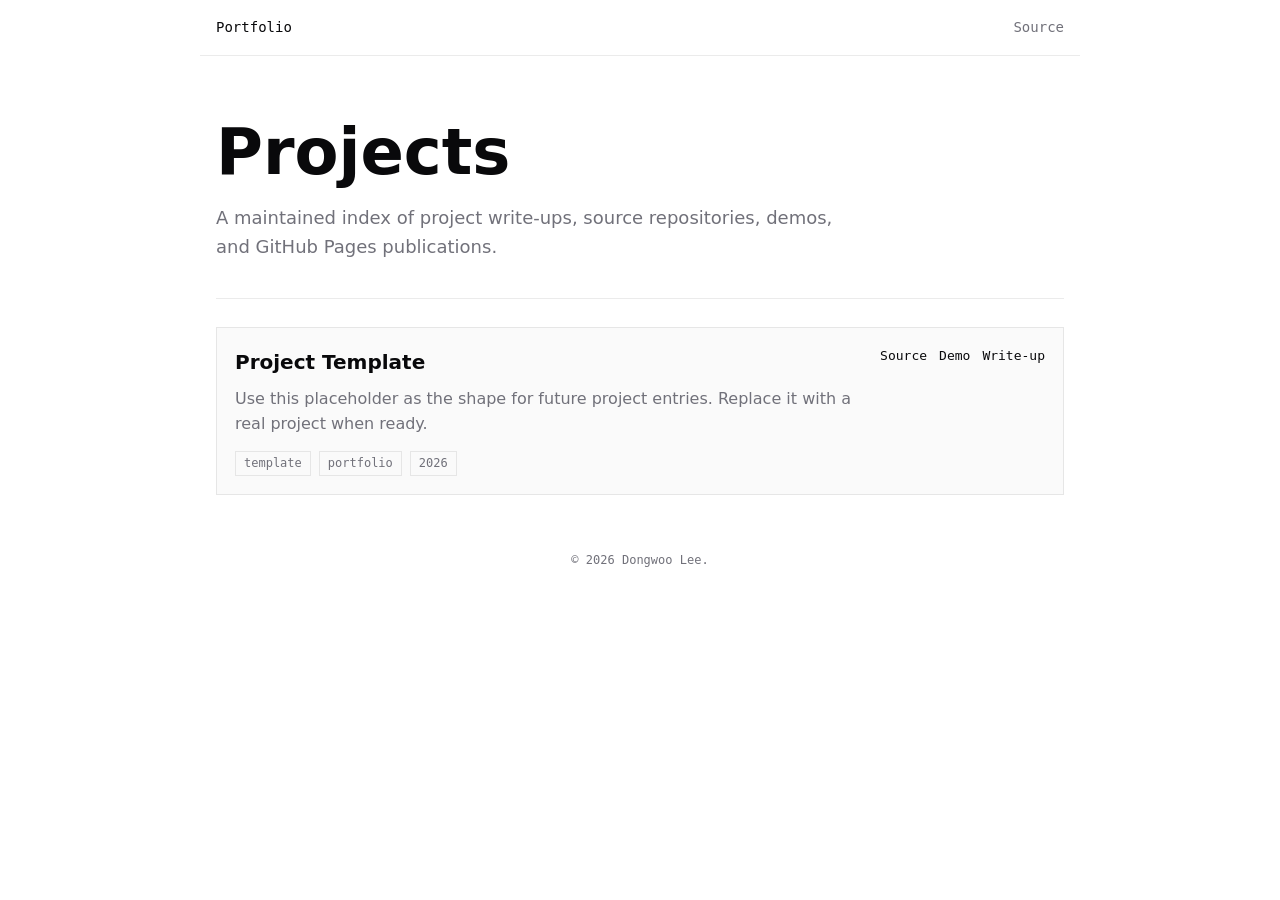
==== docs/index.html @ 886e78d2 "Initial projects index" ====
<!doctype html>
<html lang="en">
  <head>
    <meta charset="utf-8">
    <meta name="viewport" content="width=device-width, initial-scale=1">
    <title>Projects - Dongwoo Lee</title>
    <meta name="description" content="Project index for Dongwoo Lee.">
    <style>
      :root {
        --bg: #ffffff;
        --fg: #09090b;
        --muted: #71717a;
        --edge: rgba(0, 0, 0, 0.08);
        --card: rgba(0, 0, 0, 0.02);
      }

      * { box-sizing: border-box; }

      body {
        margin: 0;
        background: var(--bg);
        color: var(--fg);
        font-family: Inter, ui-sans-serif, system-ui, -apple-system, BlinkMacSystemFont, "Segoe UI", sans-serif;
        line-height: 1.6;
      }

      header, main, footer {
        max-width: 880px;
        margin: 0 auto;
        padding: 0 16px;
      }

      header {
        height: 56px;
        display: flex;
        align-items: center;
        justify-content: space-between;
        border-bottom: 1px solid var(--edge);
        font-family: ui-monospace, SFMono-Regular, Menlo, Consolas, monospace;
        font-size: 14px;
      }

      a { color: inherit; text-decoration: none; }
      a:hover { text-decoration: underline; text-underline-offset: 4px; }

      .muted { color: var(--muted); }

      .hero {
        padding: 64px 0 36px;
        border-bottom: 1px solid var(--edge);
      }

      h1 {
        margin: 0;
        font-size: clamp(36px, 8vw, 64px);
        line-height: 1;
        letter-spacing: 0;
      }

      .lede {
        max-width: 640px;
        margin: 20px 0 0;
        color: var(--muted);
        font-size: 18px;
      }

      .projects {
        display: grid;
        gap: 12px;
        padding: 28px 0;
      }

      .project {
        display: grid;
        grid-template-columns: 1fr auto;
        gap: 16px;
        padding: 18px;
        border: 1px solid var(--edge);
        background: var(--card);
      }

      .project h2 {
        margin: 0;
        font-size: 20px;
      }

      .project p {
        margin: 8px 0 0;
        color: var(--muted);
      }

      .meta {
        display: flex;
        flex-wrap: wrap;
        gap: 8px;
        margin-top: 14px;
        font-family: ui-monospace, SFMono-Regular, Menlo, Consolas, monospace;
        font-size: 12px;
        color: var(--muted);
      }

      .meta span {
        border: 1px solid var(--edge);
        padding: 2px 8px;
      }

      .links {
        display: flex;
        align-items: flex-start;
        gap: 12px;
        font-family: ui-monospace, SFMono-Regular, Menlo, Consolas, monospace;
        font-size: 13px;
        white-space: nowrap;
      }

      footer {
        padding-top: 28px;
        padding-bottom: 36px;
        color: var(--muted);
        font-family: ui-monospace, SFMono-Regular, Menlo, Consolas, monospace;
        font-size: 12px;
        text-align: center;
      }

      @media (max-width: 720px) {
        header { align-items: flex-start; flex-direction: column; height: auto; gap: 8px; padding-top: 16px; padding-bottom: 16px; }
        .project { grid-template-columns: 1fr; }
        .links { white-space: normal; }
      }
    </style>
  </head>
  <body>
    <header>
      <a href="https://dev-heps.github.io/">Portfolio</a>
      <a class="muted" href="https://github.com/dev-heps/projects">Source</a>
    </header>
    <main>
      <section class="hero">
        <h1>Projects</h1>
        <p class="lede">A maintained index of project write-ups, source repositories, demos, and GitHub Pages publications.</p>
      </section>
      <section class="projects" id="projects" aria-label="Project list"></section>
    </main>
    <footer>&copy; 2026 Dongwoo Lee.</footer>
    <script src="./projects.js"></script>
    <script>
      const root = document.querySelector("#projects");

      root.innerHTML = projects.map((project) => `
        <article class="project">
          <div>
            <h2>${project.title}</h2>
            <p>${project.summary}</p>
            <div class="meta">
              <span>${project.status}</span>
              <span>${project.domain}</span>
              <span>${project.year}</span>
            </div>
          </div>
          <div class="links">
            ${project.source ? `<a href="${project.source}">Source</a>` : ""}
            ${project.demo ? `<a href="${project.demo}">Demo</a>` : ""}
            ${project.writeup ? `<a href="${project.writeup}">Write-up</a>` : ""}
          </div>
        </article>
      `).join("");
    </script>
  </body>
</html>
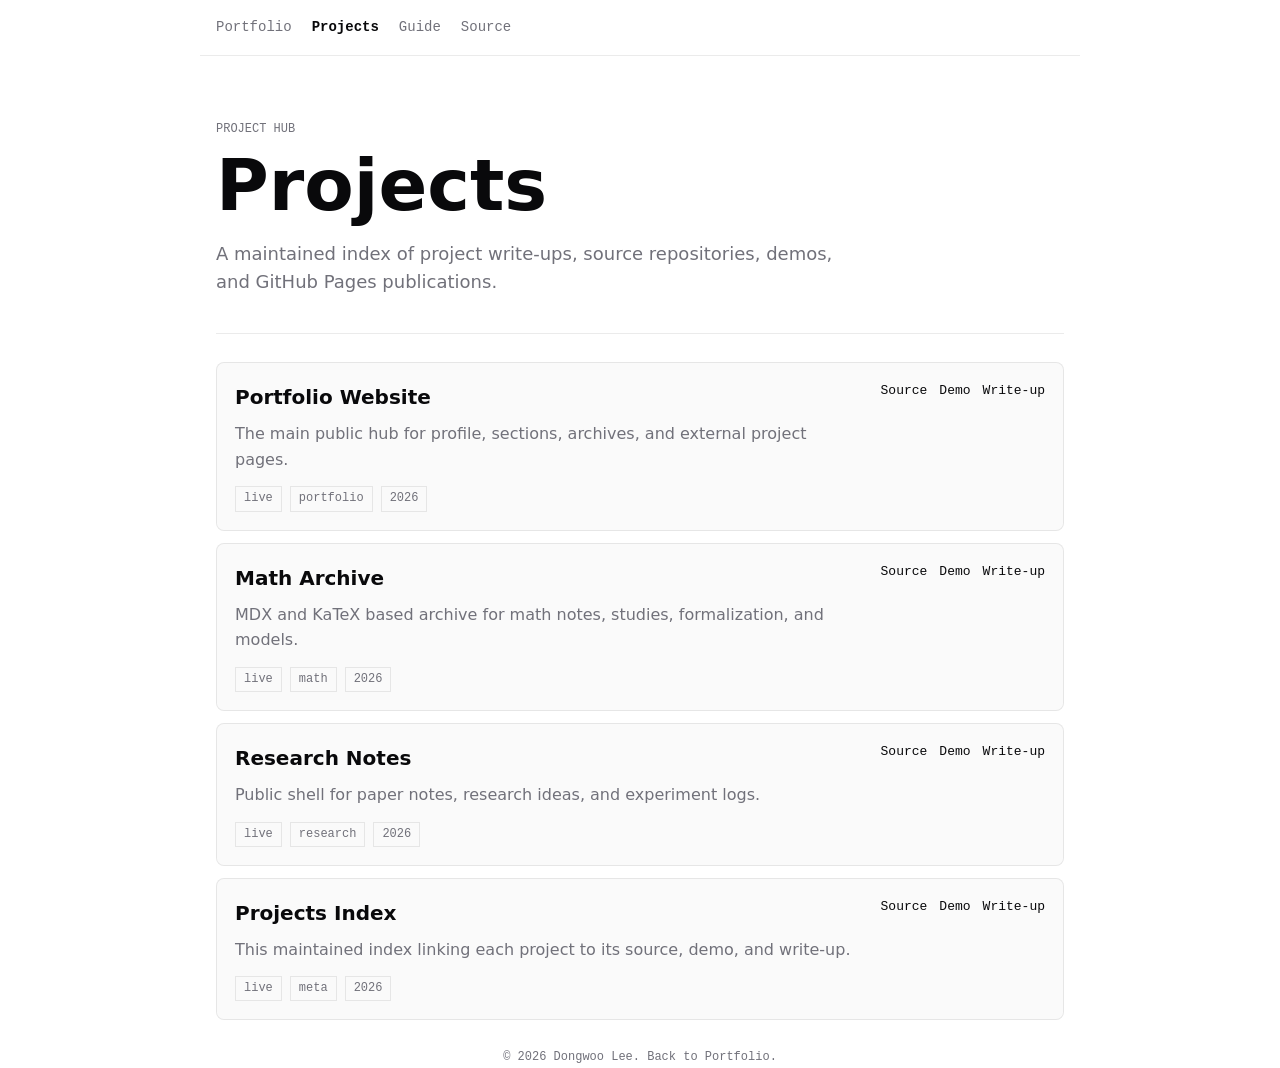
==== commit 4681d89b: "Refactor projects hub" ====
--- a/docs/index.html
+++ b/docs/index.html
@@ -5,143 +5,28 @@
     <meta name="viewport" content="width=device-width, initial-scale=1">
     <title>Projects - Dongwoo Lee</title>
     <meta name="description" content="Project index for Dongwoo Lee.">
-    <style>
-      :root {
-        --bg: #ffffff;
-        --fg: #09090b;
-        --muted: #71717a;
-        --edge: rgba(0, 0, 0, 0.08);
-        --card: rgba(0, 0, 0, 0.02);
-      }
-
-      * { box-sizing: border-box; }
-
-      body {
-        margin: 0;
-        background: var(--bg);
-        color: var(--fg);
-        font-family: Inter, ui-sans-serif, system-ui, -apple-system, BlinkMacSystemFont, "Segoe UI", sans-serif;
-        line-height: 1.6;
-      }
-
-      header, main, footer {
-        max-width: 880px;
-        margin: 0 auto;
-        padding: 0 16px;
-      }
-
-      header {
-        height: 56px;
-        display: flex;
-        align-items: center;
-        justify-content: space-between;
-        border-bottom: 1px solid var(--edge);
-        font-family: ui-monospace, SFMono-Regular, Menlo, Consolas, monospace;
-        font-size: 14px;
-      }
-
-      a { color: inherit; text-decoration: none; }
-      a:hover { text-decoration: underline; text-underline-offset: 4px; }
-
-      .muted { color: var(--muted); }
-
-      .hero {
-        padding: 64px 0 36px;
-        border-bottom: 1px solid var(--edge);
-      }
-
-      h1 {
-        margin: 0;
-        font-size: clamp(36px, 8vw, 64px);
-        line-height: 1;
-        letter-spacing: 0;
-      }
-
-      .lede {
-        max-width: 640px;
-        margin: 20px 0 0;
-        color: var(--muted);
-        font-size: 18px;
-      }
-
-      .projects {
-        display: grid;
-        gap: 12px;
-        padding: 28px 0;
-      }
-
-      .project {
-        display: grid;
-        grid-template-columns: 1fr auto;
-        gap: 16px;
-        padding: 18px;
-        border: 1px solid var(--edge);
-        background: var(--card);
-      }
-
-      .project h2 {
-        margin: 0;
-        font-size: 20px;
-      }
-
-      .project p {
-        margin: 8px 0 0;
-        color: var(--muted);
-      }
-
-      .meta {
-        display: flex;
-        flex-wrap: wrap;
-        gap: 8px;
-        margin-top: 14px;
-        font-family: ui-monospace, SFMono-Regular, Menlo, Consolas, monospace;
-        font-size: 12px;
-        color: var(--muted);
-      }
-
-      .meta span {
-        border: 1px solid var(--edge);
-        padding: 2px 8px;
-      }
-
-      .links {
-        display: flex;
-        align-items: flex-start;
-        gap: 12px;
-        font-family: ui-monospace, SFMono-Regular, Menlo, Consolas, monospace;
-        font-size: 13px;
-        white-space: nowrap;
-      }
-
-      footer {
-        padding-top: 28px;
-        padding-bottom: 36px;
-        color: var(--muted);
-        font-family: ui-monospace, SFMono-Regular, Menlo, Consolas, monospace;
-        font-size: 12px;
-        text-align: center;
-      }
-
-      @media (max-width: 720px) {
-        header { align-items: flex-start; flex-direction: column; height: auto; gap: 8px; padding-top: 16px; padding-bottom: 16px; }
-        .project { grid-template-columns: 1fr; }
-        .links { white-space: normal; }
-      }
-    </style>
+    <link rel="stylesheet" href="./styles.css">
   </head>
   <body>
-    <header>
-      <a href="https://dev-heps.github.io/">Portfolio</a>
-      <a class="muted" href="https://github.com/dev-heps/projects">Source</a>
+    <header class="site-header">
+      <div class="shell">
+        <nav class="nav" aria-label="Primary navigation">
+          <a href="https://dev-heps.github.io/">Portfolio</a>
+          <strong>Projects</strong>
+          <a href="./guide/">Guide</a>
+          <a href="https://github.com/dev-heps/projects">Source</a>
+        </nav>
+      </div>
     </header>
-    <main>
+    <main class="shell">
       <section class="hero">
+        <p class="eyebrow">Project hub</p>
         <h1>Projects</h1>
         <p class="lede">A maintained index of project write-ups, source repositories, demos, and GitHub Pages publications.</p>
       </section>
       <section class="projects" id="projects" aria-label="Project list"></section>
     </main>
-    <footer>&copy; 2026 Dongwoo Lee.</footer>
+    <footer class="shell">&copy; 2026 Dongwoo Lee. Back to <a href="https://dev-heps.github.io/">Portfolio</a>.</footer>
     <script src="./projects.js"></script>
     <script>
       const root = document.querySelector("#projects");
--- a/docs/styles.css
+++ b/docs/styles.css
@@ -0,0 +1,184 @@
+:root {
+  --bg: #ffffff;
+  --fg: #09090b;
+  --muted: #71717a;
+  --edge: rgba(0, 0, 0, 0.08);
+  --card: rgba(0, 0, 0, 0.02);
+  --card-hover: rgba(0, 0, 0, 0.04);
+}
+
+* {
+  box-sizing: border-box;
+}
+
+body {
+  margin: 0;
+  background: var(--bg);
+  color: var(--fg);
+  font-family: Inter, ui-sans-serif, system-ui, -apple-system, BlinkMacSystemFont, "Segoe UI", sans-serif;
+  line-height: 1.6;
+}
+
+a {
+  color: inherit;
+  text-decoration: none;
+}
+
+a:hover {
+  text-decoration: underline;
+  text-underline-offset: 4px;
+}
+
+.shell {
+  max-width: 880px;
+  margin: 0 auto;
+  padding: 0 16px;
+}
+
+.site-header {
+  position: sticky;
+  top: 0;
+  z-index: 10;
+  background: color-mix(in srgb, var(--bg) 82%, transparent);
+  backdrop-filter: blur(16px);
+}
+
+.site-header .shell {
+  min-height: 56px;
+  display: flex;
+  align-items: center;
+  justify-content: space-between;
+  border-bottom: 1px solid var(--edge);
+}
+
+.nav {
+  display: flex;
+  flex-wrap: wrap;
+  gap: 12px 20px;
+  color: var(--muted);
+  font-family: ui-monospace, SFMono-Regular, Menlo, Consolas, monospace;
+  font-size: 14px;
+}
+
+.nav strong {
+  color: var(--fg);
+  font-weight: 600;
+}
+
+.hero {
+  padding: 64px 0 36px;
+  border-bottom: 1px solid var(--edge);
+}
+
+.eyebrow {
+  margin: 0 0 12px;
+  color: var(--muted);
+  font-family: ui-monospace, SFMono-Regular, Menlo, Consolas, monospace;
+  font-size: 12px;
+  text-transform: uppercase;
+}
+
+h1 {
+  margin: 0;
+  font-size: clamp(40px, 9vw, 72px);
+  line-height: 0.95;
+  letter-spacing: 0;
+}
+
+.lede {
+  max-width: 640px;
+  margin: 20px 0 0;
+  color: var(--muted);
+  font-size: 18px;
+}
+
+.projects,
+.list {
+  display: grid;
+  gap: 12px;
+  padding: 28px 0;
+}
+
+.project,
+.card {
+  display: grid;
+  gap: 16px;
+  padding: 18px;
+  border: 1px solid var(--edge);
+  border-radius: 8px;
+  background: var(--card);
+}
+
+.project {
+  grid-template-columns: 1fr auto;
+}
+
+.project:hover,
+.card:hover {
+  background: var(--card-hover);
+}
+
+.project h2,
+.card h2,
+.card h3 {
+  margin: 0;
+  font-size: 20px;
+}
+
+.project p,
+.card p {
+  margin: 8px 0 0;
+  color: var(--muted);
+}
+
+.meta {
+  display: flex;
+  flex-wrap: wrap;
+  gap: 8px;
+  margin-top: 14px;
+  font-family: ui-monospace, SFMono-Regular, Menlo, Consolas, monospace;
+  font-size: 12px;
+  color: var(--muted);
+}
+
+.meta span {
+  border: 1px solid var(--edge);
+  padding: 2px 8px;
+}
+
+.links {
+  display: flex;
+  align-items: flex-start;
+  gap: 12px;
+  font-family: ui-monospace, SFMono-Regular, Menlo, Consolas, monospace;
+  font-size: 13px;
+  white-space: nowrap;
+}
+
+footer {
+  padding-top: 28px;
+  padding-bottom: 36px;
+  color: var(--muted);
+  font-family: ui-monospace, SFMono-Regular, Menlo, Consolas, monospace;
+  font-size: 12px;
+  text-align: center;
+}
+
+@media (max-width: 720px) {
+  .site-header .shell {
+    align-items: flex-start;
+    flex-direction: column;
+    gap: 10px;
+    padding-top: 16px;
+    padding-bottom: 16px;
+  }
+
+  .project {
+    grid-template-columns: 1fr;
+  }
+
+  .links {
+    white-space: normal;
+  }
+}
+
